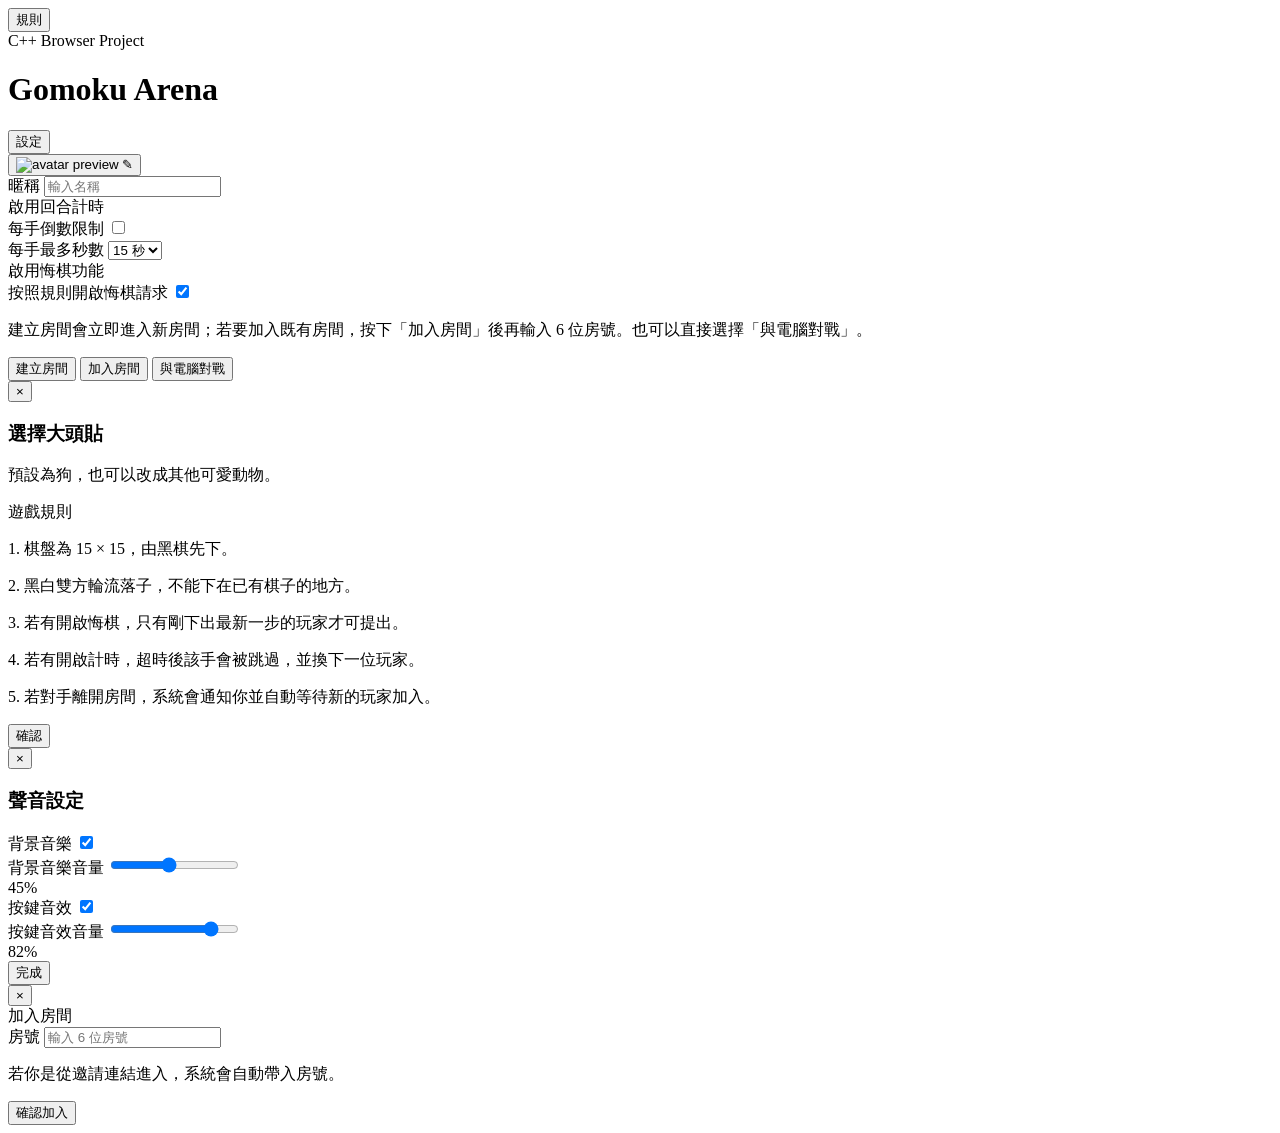
==== web/index.html @ cf6a1465 "fix: move project root to correct level" ====
<!DOCTYPE html>
<html lang="zh-Hant">
<head>
  <meta charset="UTF-8" />
  <meta name="viewport" content="width=device-width, initial-scale=1.0" />
  <title>Gomoku Arena V10</title>
  <link rel="stylesheet" href="/style.css" />
</head>
<body class="lobby-body">
  <div class="lobby-page">
    <header class="lobby-topbar">
      <button id="showLobbyRulesBtn" class="top-icon-btn" type="button">規則</button>
      <div class="brand-wrap">
        <div class="brand-pill">C++ Browser Project</div>
        <h1>Gomoku Arena</h1>
      </div>
      <button id="showSettingsBtn" class="top-icon-btn" type="button">設定</button>
    </header>

    <main class="lobby-main-card">
      <div class="profile-avatar-wrap">
        <button id="profileAvatarButton" class="profile-avatar-button" type="button" aria-label="選擇大頭貼">
          <span class="profile-avatar-circle">
            <img id="profileAvatarPreview" src="/assets/avatars/dog.png" alt="avatar preview" />
          </span>
          <span class="avatar-edit-fab">✎</span>
        </button>
      </div>

      <section class="profile-card">
        <div class="form-group">
          <label for="playerName">暱稱</label>
          <input id="playerName" type="text" placeholder="輸入名稱" maxlength="20" />
        </div>

        <div class="form-grid-two">
          <div class="form-group">
            <label>啟用回合計時</label>
            <div class="toggle-panel">
              <span>每手倒數限制</span>
              <label class="switch">
                <input id="timerToggle" type="checkbox" />
                <span class="slider"></span>
              </label>
            </div>
          </div>

          <div class="form-group" id="timerOptionsBlock">
            <label for="turnSeconds">每手最多秒數</label>
            <select id="turnSeconds">
              <option value="10">10 秒</option>
              <option value="15" selected>15 秒</option>
              <option value="20">20 秒</option>
              <option value="30">30 秒</option>
            </select>
          </div>
        </div>

        <div class="form-group">
          <label>啟用悔棋功能</label>
          <div class="toggle-panel">
            <span>按照規則開啟悔棋請求</span>
            <label class="switch">
              <input id="undoToggle" type="checkbox" checked />
              <span class="slider"></span>
            </label>
          </div>
        </div>

        <p class="hint center-hint">建立房間會立即進入新房間；若要加入既有房間，按下「加入房間」後再輸入 6 位房號。也可以直接選擇「與電腦對戰」。</p>
      </section>

      <section class="lobby-actions">
        <button id="createBtn" class="cta-btn play-btn" type="button">建立房間</button>
        <button id="joinBtn" class="cta-btn join-btn" type="button">加入房間</button>
        <button id="aiBtn" class="cta-btn ai-btn" type="button">與電腦對戰</button>
      </section>
    </main>
  </div>

  <div id="avatarOverlay" class="modal-overlay hidden">
    <div class="avatar-modal-card">
      <button id="avatarModalCloseBtn" class="modal-close" type="button">×</button>
      <h3>選擇大頭貼</h3>
      <p class="hint">預設為狗，也可以改成其他可愛動物。</p>
      <div id="avatarModalGrid" class="avatar-grid avatar-grid-modal"></div>
    </div>
  </div>

  <div id="lobbyRulesOverlay" class="modal-overlay hidden">
    <div class="rules-modal-card">
      <div class="rules-ribbon">遊戲規則</div>
      <div class="rules-content">
        <p>1. 棋盤為 15 × 15，由黑棋先下。</p>
        <p>2. 黑白雙方輪流落子，不能下在已有棋子的地方。</p>
        <p>3. 若有開啟悔棋，只有剛下出最新一步的玩家才可提出。</p>
        <p>4. 若有開啟計時，超時後該手會被跳過，並換下一位玩家。</p>
        <p>5. 若對手離開房間，系統會通知你並自動等待新的玩家加入。</p>
      </div>
      <button id="closeLobbyRulesBtn" class="cta-btn play-btn small-cta" type="button">確認</button>
    </div>
  </div>

  

  
  <div id="settingsOverlay" class="modal-overlay hidden">
    <div class="modal-card settings-modal-card">
      <button id="settingsModalCloseBtn" class="modal-close" type="button">×</button>
      <h3>聲音設定</h3>

      <div class="settings-group">
        <div class="settings-row">
          <span>背景音樂</span>
          <label class="switch sound-switch" for="bgmToggle">
            <input id="bgmToggle" type="checkbox" checked />
            <span class="slider"></span>
          </label>
        </div>
        <label for="bgmVolume" class="settings-slider-label">背景音樂音量</label>
        <input id="bgmVolume" class="range-slider" type="range" min="0" max="100" value="45" />
        <div id="bgmVolumeValue" class="volume-value">45%</div>
      </div>

      <div class="settings-group">
        <div class="settings-row">
          <span>按鍵音效</span>
          <label class="switch sound-switch" for="sfxToggle">
            <input id="sfxToggle" type="checkbox" checked />
            <span class="slider"></span>
          </label>
        </div>
        <label for="sfxVolume" class="settings-slider-label">按鍵音效音量</label>
        <input id="sfxVolume" class="range-slider" type="range" min="0" max="100" value="82" />
        <div id="sfxVolumeValue" class="volume-value">82%</div>
      </div>

      <div class="modal-actions">
        <button id="closeSettingsBtn" class="primary-btn" type="button">完成</button>
      </div>
    </div>
  </div>


  <div id="joinRoomOverlay" class="modal-overlay hidden">
    <div class="join-modal-card">
      <button id="joinModalCloseBtn" class="modal-close" type="button">×</button>
      <div class="rules-ribbon small-ribbon">加入房間</div>
      <div class="join-modal-body">
        <div class="form-group">
          <label for="joinRoomId">房號</label>
          <input id="joinRoomId" type="text" placeholder="輸入 6 位房號" maxlength="6" />
        </div>
        <p class="hint">若你是從邀請連結進入，系統會自動帶入房號。</p>
        <button id="confirmJoinBtn" class="cta-btn join-btn small-cta" type="button">確認加入</button>
      </div>
    </div>
  </div>

  <div id="toast" class="toast hidden"></div>

  <script src="/app.js"></script>
</body>
</html>
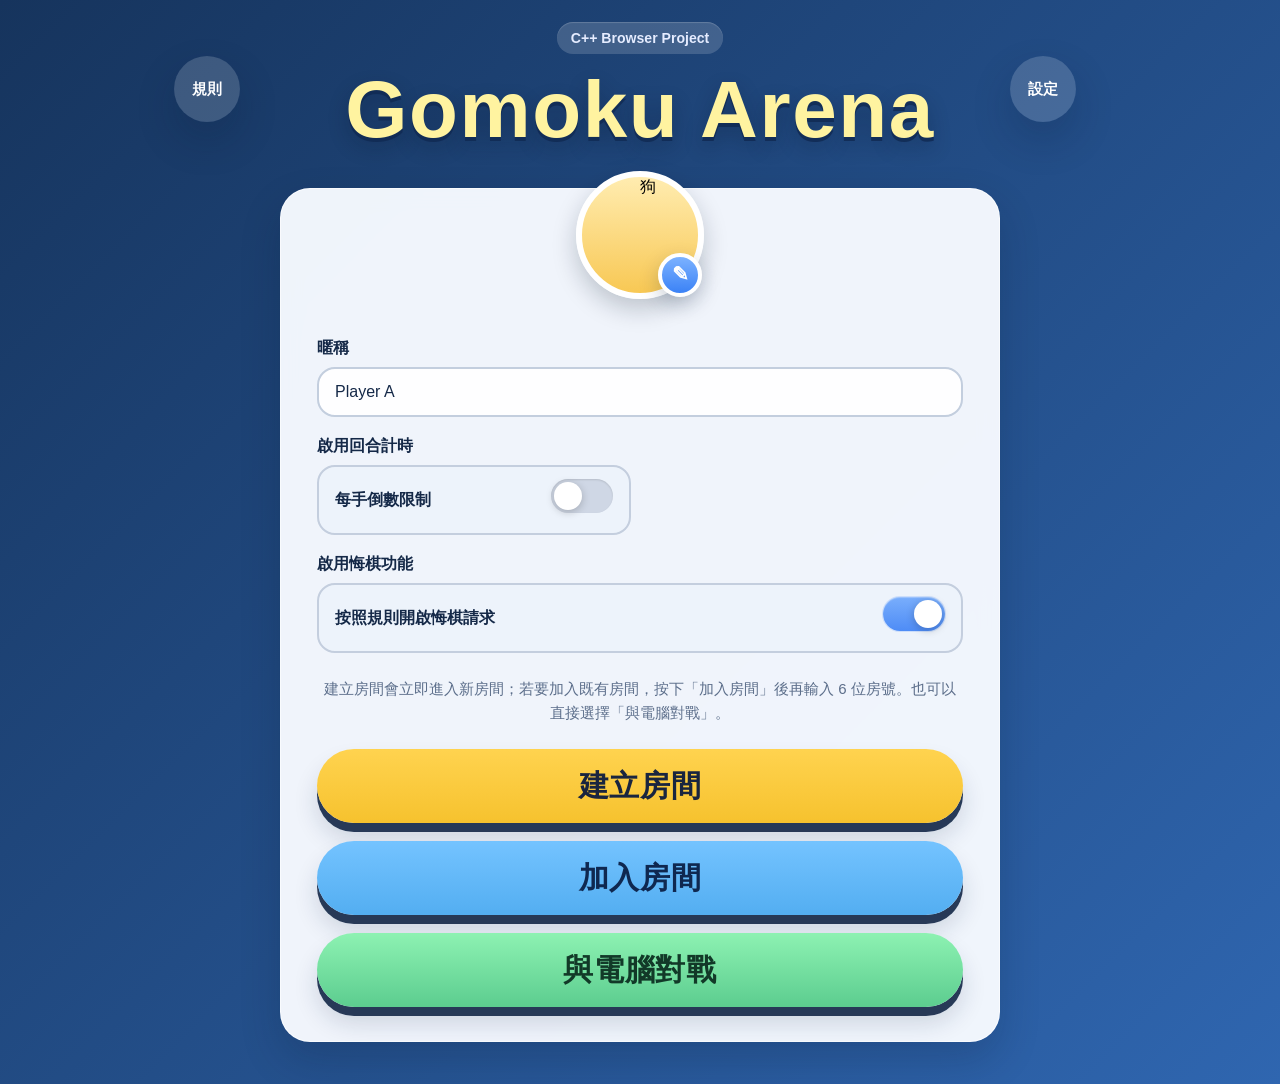
==== commit c1aff31b: "fix: path" ====
--- a/web/index.html
+++ b/web/index.html
@@ -4,7 +4,7 @@
   <meta charset="UTF-8" />
   <meta name="viewport" content="width=device-width, initial-scale=1.0" />
   <title>Gomoku Arena V10</title>
-  <link rel="stylesheet" href="/style.css" />
+  <link rel="stylesheet" href="./style.css" />
 </head>
 <body class="lobby-body">
   <div class="lobby-page">
@@ -21,7 +21,7 @@
       <div class="profile-avatar-wrap">
         <button id="profileAvatarButton" class="profile-avatar-button" type="button" aria-label="選擇大頭貼">
           <span class="profile-avatar-circle">
-            <img id="profileAvatarPreview" src="/assets/avatars/dog.png" alt="avatar preview" />
+            <img id="profileAvatarPreview" src="./assets/avatars/dog.png" alt="avatar preview" />
           </span>
           <span class="avatar-edit-fab">✎</span>
         </button>
@@ -159,6 +159,6 @@
 
   <div id="toast" class="toast hidden"></div>
 
-  <script src="/app.js"></script>
+  <script src="./app.js"></script>
 </body>
 </html>
--- a/web/style.css
+++ b/web/style.css
@@ -0,0 +1,1081 @@
+:root {
+  --bg-left: #16345d;
+  --bg-right: #2f66b0;
+  --bg-pattern: rgba(255, 255, 255, 0.05);
+  --card-white: rgba(247, 250, 255, 0.97);
+  --panel-bg: #d7deea;
+  --panel-soft: #edf3fb;
+  --panel-border: #b9c6da;
+  --text-main: #152948;
+  --text-sub: #5d6f8b;
+  --blue: #3b82f6;
+  --blue-dark: #2563eb;
+  --blue-soft: #5ea2ff;
+  --yellow: #f5c547;
+  --yellow-deep: #da9f10;
+  --danger: #ef5350;
+  --success: #4caf50;
+  --wood: #d7a257;
+  --wood-line: rgba(92, 61, 22, 0.55);
+  --shadow: 0 18px 40px rgba(9, 23, 48, 0.20);
+  --shadow-soft: 0 14px 28px rgba(13, 25, 46, 0.16);
+  --glow-blue: 0 0 0 4px rgba(59, 130, 246, 0.14);
+  --modal-overlay: rgba(3, 11, 23, 0.52);
+}
+
+* {
+  box-sizing: border-box;
+}
+
+html,
+body {
+  margin: 0;
+  min-height: 100%;
+}
+
+body {
+  font-family: "Segoe UI", "Noto Sans TC", sans-serif;
+  color: var(--text-main);
+}
+
+button,
+input,
+select {
+  font: inherit;
+}
+
+button {
+  border: none;
+  cursor: pointer;
+  transition: transform 0.16s ease, box-shadow 0.16s ease, background 0.16s ease, opacity 0.16s ease;
+}
+
+button:hover:not(:disabled) {
+  transform: translateY(-2px);
+}
+
+button:disabled {
+  opacity: 0.56;
+  cursor: not-allowed;
+}
+
+.hidden {
+  display: none !important;
+}
+
+.lobby-body,
+.room-body {
+  min-height: 100vh;
+  background: linear-gradient(135deg, var(--bg-left), var(--bg-right));
+  position: relative;
+}
+
+.lobby-body::before,
+.room-body::before {
+  display: none;
+}
+
+.lobby-page {
+  max-width: 980px;
+  min-height: 100vh;
+  margin: 0 auto;
+  padding: 22px 24px 42px;
+  display: flex;
+  flex-direction: column;
+  justify-content: center;
+  position: relative;
+  z-index: 1;
+}
+
+.lobby-topbar {
+  display: grid;
+  grid-template-columns: 96px 1fr 96px;
+  align-items: center;
+  margin-bottom: 32px;
+}
+
+.top-placeholder {
+  visibility: hidden;
+}
+
+.brand-wrap {
+  text-align: center;
+}
+
+.brand-pill {
+  display: inline-flex;
+  align-items: center;
+  justify-content: center;
+  padding: 8px 14px;
+  border-radius: 999px;
+  background: rgba(255, 255, 255, 0.16);
+  color: #e5ecff;
+  font-weight: 700;
+  font-size: 0.88rem;
+  box-shadow: inset 0 1px 1px rgba(255, 255, 255, 0.18);
+}
+
+.brand-wrap h1 {
+  margin: 10px 0 0;
+  font-size: clamp(3.2rem, 8vw, 5rem);
+  font-weight: 900;
+  letter-spacing: 0.02em;
+  color: #fff3a0;
+  text-shadow: 0 4px 0 rgba(17, 42, 84, 0.85), 0 9px 20px rgba(9, 23, 48, 0.30);
+}
+
+.top-icon-btn {
+  justify-self: start;
+  width: 66px;
+  height: 66px;
+  border-radius: 50%;
+  background: rgba(255, 255, 255, 0.16);
+  color: #ffffff;
+  font-size: 0.92rem;
+  font-weight: 800;
+  box-shadow: var(--shadow);
+  position: relative;
+  overflow: hidden;
+}
+
+.top-icon-btn:hover:not(:disabled) {
+  transform: translateY(-2px) scale(1.03);
+}
+
+.lobby-main-card {
+  width: min(720px, 100%);
+  margin: 0 auto;
+  background: var(--card-white);
+  border-radius: 30px;
+  box-shadow: var(--shadow);
+  padding: 148px 36px 34px;
+  position: relative;
+  border: 1px solid rgba(255, 255, 255, 0.65);
+  backdrop-filter: blur(10px);
+}
+
+.profile-avatar-wrap {
+  position: absolute;
+  left: 50%;
+  top: -18px;
+  transform: translateX(-50%);
+}
+
+.profile-avatar-button {
+  position: relative;
+  border: none;
+  background: transparent;
+  padding: 0;
+  cursor: pointer;
+}
+
+.profile-avatar-button:hover:not(:disabled) {
+  transform: translateY(-3px) scale(1.02);
+}
+
+.profile-avatar-circle,
+.avatar-circle {
+  display: inline-flex;
+  align-items: center;
+  justify-content: center;
+  width: 128px;
+  height: 128px;
+  border-radius: 50%;
+  background: linear-gradient(180deg, #ffecb0, #f8c854);
+  border: 6px solid #ffffff;
+  box-shadow: 0 10px 24px rgba(10, 23, 42, 0.22);
+  overflow: hidden;
+}
+
+.profile-avatar-circle img,
+.avatar-circle img {
+  width: 100%;
+  height: 100%;
+  object-fit: cover;
+}
+
+.avatar-edit-fab {
+  position: absolute;
+  right: 2px;
+  bottom: 2px;
+  width: 44px;
+  height: 44px;
+  border-radius: 50%;
+  background: linear-gradient(180deg, #7cb2ff, var(--blue));
+  border: 4px solid #ffffff;
+  color: #ffffff;
+  display: flex;
+  align-items: center;
+  justify-content: center;
+  box-shadow: 0 8px 20px rgba(14, 35, 69, 0.22);
+  font-size: 1.22rem;
+  font-weight: 900;
+  line-height: 1;
+}
+
+.profile-card {
+  display: flex;
+  flex-direction: column;
+  gap: 18px;
+}
+
+.form-grid-two {
+  display: grid;
+  grid-template-columns: 1fr 1fr;
+  gap: 18px;
+}
+
+.form-group label {
+  display: block;
+  margin-bottom: 8px;
+  font-weight: 800;
+  font-size: 1.02rem;
+}
+
+input[type="text"],
+select {
+  width: 100%;
+  border: 2px solid #c3cede;
+  background: rgba(255, 255, 255, 0.95);
+  color: var(--text-main);
+  border-radius: 18px;
+  padding: 14px 16px;
+  outline: none;
+  transition: border-color 0.16s ease, box-shadow 0.16s ease;
+}
+
+input[type="text"]:focus,
+select:focus {
+  border-color: var(--blue);
+  box-shadow: var(--glow-blue);
+}
+
+.toggle-panel {
+  display: flex;
+  align-items: center;
+  justify-content: space-between;
+  gap: 14px;
+  min-height: 58px;
+  padding: 12px 16px;
+  border-radius: 18px;
+  border: 2px solid #c4cede;
+  background: var(--panel-soft);
+  font-weight: 700;
+}
+
+.hint {
+  margin: 8px 0 0;
+  color: var(--text-sub);
+  font-size: 0.94rem;
+  line-height: 1.6;
+}
+
+.center-hint {
+  text-align: center;
+  margin-top: 6px;
+}
+
+.switch {
+  position: relative;
+  display: inline-block;
+  width: 62px;
+  min-width: 62px;
+  max-width: 62px;
+  height: 34px;
+  flex: 0 0 62px;
+  vertical-align: middle;
+}
+
+.switch input {
+  position: absolute;
+  opacity: 0;
+  width: 0;
+  height: 0;
+  pointer-events: none;
+}
+
+.slider {
+  position: absolute;
+  inset: 0;
+  display: block;
+  width: 62px;
+  height: 34px;
+  background: #cfd7e5;
+  border-radius: 999px;
+  transition: background 0.22s ease, box-shadow 0.22s ease;
+  box-shadow: inset 0 1px 2px rgba(0, 0, 0, 0.12);
+}
+
+.slider::before {
+  content: "";
+  position: absolute;
+  top: 3px;
+  left: 3px;
+  width: 28px;
+  height: 28px;
+  border-radius: 50%;
+  background: #ffffff;
+  transition: transform 0.22s ease;
+  box-shadow: 0 2px 8px rgba(0, 0, 0, 0.22);
+}
+
+.switch input:checked + .slider {
+  background: linear-gradient(180deg, #79aefc, #4e8cf6);
+  box-shadow:
+    inset 0 1px 1px rgba(255, 255, 255, 0.28),
+    0 0 0 1px rgba(59, 130, 246, 0.18);
+}
+
+.switch input:checked + .slider::before {
+  transform: translateX(28px);
+}
+
+.lobby-actions {
+  display: grid;
+  gap: 18px;
+  margin-top: 24px;
+}
+
+.cta-btn {
+  width: 100%;
+  min-height: 74px;
+  border-radius: 999px;
+  font-size: 1.9rem;
+  font-weight: 900;
+  letter-spacing: 0.02em;
+  box-shadow: 0 9px 0 rgba(20, 40, 72, 0.9), 0 16px 25px rgba(20, 40, 72, 0.16);
+  position: relative;
+  overflow: hidden;
+}
+
+.cta-btn:hover:not(:disabled) {
+  transform: translateY(-4px) scale(1.01);
+}
+
+.play-btn {
+  background: linear-gradient(180deg, #ffd34f, #f6c22e);
+  color: #19253f;
+}
+
+.join-btn {
+  background: linear-gradient(180deg, #74c3ff, #53aef1);
+  color: #0f2850;
+}
+
+.small-cta {
+  min-height: 62px;
+  font-size: 1.55rem;
+}
+
+.primary-btn {
+  border-radius: 18px;
+  padding: 13px 18px;
+  background: linear-gradient(180deg, #72a7ff, var(--blue));
+  color: #ffffff;
+  font-weight: 800;
+  box-shadow: 0 10px 20px rgba(35, 80, 188, 0.22);
+}
+
+.primary-btn:hover:not(:disabled) {
+  background: linear-gradient(180deg, #649dff, var(--blue-dark));
+}
+
+.secondary-btn {
+  border-radius: 18px;
+  padding: 13px 18px;
+  background: linear-gradient(180deg, #edf2ff, #d8e4ff);
+  color: var(--blue-dark);
+  font-weight: 800;
+  box-shadow: 0 8px 18px rgba(35, 80, 188, 0.16);
+}
+
+.ghost-btn {
+  border-radius: 18px;
+  padding: 13px 18px;
+  background: rgba(255, 255, 255, 0.84);
+  border: 1px solid #c3cede;
+  color: var(--text-main);
+  font-weight: 800;
+}
+
+.danger-btn {
+  border-radius: 18px;
+  padding: 13px 18px;
+  background: linear-gradient(180deg, #ff8080, var(--danger));
+  color: #ffffff;
+  font-weight: 800;
+  box-shadow: 0 8px 18px rgba(239, 83, 80, 0.20);
+}
+
+.room-shell {
+  max-width: 1560px;
+  margin: 0 auto;
+  padding: 22px;
+  display: grid;
+  grid-template-columns: minmax(760px, 1.45fr) minmax(320px, 0.68fr);
+  gap: 18px;
+  position: relative;
+  z-index: 1;
+}
+
+.panel,
+.info-card,
+.result-card {
+  background: var(--panel-bg);
+  border-radius: 24px;
+  border: 1px solid var(--panel-border);
+  box-shadow: var(--shadow-soft);
+}
+
+.board-section {
+  padding: 24px 24px 22px;
+}
+
+.room-header-row {
+  display: flex;
+  justify-content: space-between;
+  align-items: flex-start;
+  gap: 16px;
+}
+
+.room-header-row h1 {
+  margin: 0 0 6px;
+  font-size: 2rem;
+}
+
+.header-actions {
+  display: flex;
+  flex-wrap: wrap;
+  gap: 10px;
+  justify-content: flex-end;
+}
+
+.status-banner {
+  margin: 16px 0 14px;
+  padding: 14px 18px;
+  border-radius: 18px;
+  background: rgba(120, 203, 138, 0.20);
+  color: #166534;
+  font-weight: 800;
+}
+
+.board-stage {
+  min-height: 760px;
+  display: flex;
+  align-items: center;
+  justify-content: center;
+}
+
+#boardCanvas {
+  display: block;
+  background: var(--wood);
+  border-radius: 22px;
+  box-shadow: inset 0 0 0 1px rgba(255, 255, 255, 0.10);
+}
+
+.board-actions {
+  display: flex;
+  flex-wrap: wrap;
+  gap: 14px;
+  margin-top: 16px;
+}
+
+.sidebar {
+  display: flex;
+  flex-direction: column;
+  gap: 16px;
+}
+
+.info-card,
+.result-card {
+  padding: 18px;
+}
+
+.info-card h3,
+.result-card h3 {
+  margin: 0 0 12px;
+  font-size: 1.7rem;
+}
+
+.result-player-row {
+  display: grid;
+  gap: 12px;
+}
+
+.result-player-box {
+  display: flex;
+  align-items: center;
+  gap: 12px;
+  background: var(--panel-soft);
+  border-radius: 16px;
+  padding: 12px 14px;
+}
+
+.avatar-circle.small {
+  width: 60px;
+  height: 60px;
+  border-width: 4px;
+}
+
+.label-text {
+  margin-bottom: 4px;
+  color: var(--text-sub);
+  font-size: 0.92rem;
+}
+
+.progress-track {
+  width: 100%;
+  height: 14px;
+  border-radius: 999px;
+  background: rgba(255, 255, 255, 0.72);
+  overflow: hidden;
+}
+
+.progress-bar {
+  width: 100%;
+  height: 100%;
+  border-radius: 999px;
+  background: linear-gradient(90deg, #7ab1ff, var(--blue));
+}
+
+.progress-bar.warn {
+  background: linear-gradient(90deg, #ffd05f, #ffb52e);
+}
+
+.progress-bar.danger {
+  background: linear-gradient(90deg, #ff8b7f, var(--danger));
+}
+
+.history-box {
+  max-height: 320px;
+  overflow-y: auto;
+  display: grid;
+  gap: 10px;
+  padding-right: 6px;
+}
+
+.history-item {
+  background: rgba(255, 255, 255, 0.76);
+  border: 1px solid #c5cfde;
+  border-radius: 14px;
+  padding: 12px 14px;
+  font-weight: 700;
+}
+
+.modal-overlay {
+  position: fixed;
+  inset: 0;
+  background: var(--modal-overlay);
+  display: flex;
+  align-items: center;
+  justify-content: center;
+  z-index: 30;
+  padding: 18px;
+}
+
+.modal-card,
+.avatar-modal-card,
+.rules-modal-card,
+.result-modal,
+.join-modal-card {
+  background: var(--card-white);
+  border-radius: 28px;
+  box-shadow: 0 22px 44px rgba(9, 23, 48, 0.30);
+  position: relative;
+  border: 1px solid rgba(255, 255, 255, 0.7);
+  backdrop-filter: blur(10px);
+}
+
+.modal-card {
+  width: min(460px, 100%);
+  padding: 24px;
+}
+
+.avatar-modal-card {
+  width: min(680px, 100%);
+  padding: 28px;
+}
+
+.rules-modal-card {
+  width: min(680px, 100%);
+  padding: 72px 28px 28px;
+}
+
+.rules-ribbon {
+  position: absolute;
+  left: 50%;
+  top: -18px;
+  transform: translateX(-50%);
+  min-width: 230px;
+  padding: 16px 28px;
+  border-radius: 18px;
+  text-align: center;
+  background: linear-gradient(180deg, #2f86ff, #1d64e8);
+  color: #ffe57d;
+  font-size: 1.8rem;
+  font-weight: 900;
+  box-shadow: 0 10px 0 rgba(15, 37, 77, 0.9);
+}
+
+.small-ribbon {
+  width: 72%;
+  font-size: 1.7rem;
+}
+
+.rules-content {
+  max-height: 52vh;
+  overflow-y: auto;
+  padding: 22px 24px;
+  background: rgba(255, 255, 255, 0.78);
+  border: 1px solid #c7d1df;
+  border-radius: 22px;
+  color: var(--text-main);
+  line-height: 1.8;
+  font-size: 1.02rem;
+}
+
+.room-rules .rules-content {
+  max-height: 44vh;
+}
+
+.room-rules .rules-content p {
+  margin: 0 0 14px;
+}
+
+.modal-close {
+  position: absolute;
+  top: 14px;
+  right: 16px;
+  width: 42px;
+  height: 42px;
+  border-radius: 50%;
+  background: rgba(255, 255, 255, 0.90);
+  border: 1px solid #c5cede;
+  color: var(--text-main);
+  display: flex;
+  align-items: center;
+  justify-content: center;
+  padding: 0;
+  font-size: 1.4rem;
+  font-weight: 900;
+  line-height: 1;
+  box-shadow: 0 6px 14px rgba(9, 23, 48, 0.10);
+}
+
+.modal-actions,
+.result-actions {
+  display: flex;
+  justify-content: center;
+  gap: 12px;
+  margin-top: 18px;
+  flex-wrap: wrap;
+}
+
+.avatar-grid {
+  display: grid;
+  grid-template-columns: repeat(5, minmax(0, 1fr));
+  gap: 14px;
+  margin-top: 18px;
+}
+
+.avatar-option {
+  border-radius: 20px;
+  padding: 8px;
+  background: var(--panel-soft);
+  border: 2px solid transparent;
+}
+
+.avatar-option.selected {
+  border-color: var(--blue);
+  box-shadow: var(--glow-blue);
+}
+
+.avatar-option img {
+  width: 100%;
+  display: block;
+  border-radius: 16px;
+}
+
+.join-modal-card {
+  width: min(430px, 92vw);
+  padding: 56px 26px 28px;
+}
+
+.join-modal-body {
+  display: grid;
+  gap: 14px;
+}
+
+.result-modal {
+  width: min(820px, 100%);
+  padding: 28px 28px 22px;
+}
+
+.result-top {
+  display: grid;
+  grid-template-columns: 1fr auto 1fr;
+  align-items: end;
+  gap: 16px;
+}
+
+.result-portrait {
+  display: flex;
+  flex-direction: column;
+  align-items: center;
+  gap: 10px;
+}
+
+.result-portrait .avatar-circle {
+  width: 134px;
+  height: 134px;
+}
+
+.crown {
+  margin-bottom: -12px;
+  font-size: 2.4rem;
+}
+
+.result-name {
+  font-size: 1.45rem;
+  font-weight: 900;
+}
+
+.result-message-wrap {
+  align-self: center;
+}
+
+.result-main-text {
+  white-space: nowrap;
+  color: var(--blue-dark);
+  font-size: 3.4rem;
+  font-weight: 900;
+}
+
+.toast {
+  position: fixed;
+  left: 50%;
+  bottom: 24px;
+  transform: translateX(-50%);
+  z-index: 40;
+  background: rgba(11, 21, 37, 0.92);
+  color: #ffffff;
+  padding: 12px 20px;
+  border-radius: 999px;
+  box-shadow: 0 14px 24px rgba(8, 18, 35, 0.24);
+}
+
+.settings-modal-card {
+  width: min(500px, 100%);
+  padding: 28px 24px 24px;
+}
+
+.settings-modal-card h3 {
+  margin: 0 0 12px;
+  font-size: 1.8rem;
+}
+
+.settings-subtitle {
+  margin: 0;
+  color: var(--text-sub);
+  line-height: 1.7;
+}
+
+.settings-group {
+  margin-top: 18px;
+  padding: 16px 16px 14px;
+  background: var(--panel-soft);
+  border: 1px solid #d1d9e7;
+  border-radius: 20px;
+}
+
+.settings-row {
+  display: flex;
+  align-items: center;
+  justify-content: space-between;
+  gap: 18px;
+  font-weight: 800;
+}
+
+.settings-note {
+  margin-top: 8px;
+  color: var(--text-sub);
+  font-size: 0.92rem;
+}
+
+.settings-slider-block {
+  margin-top: 14px;
+}
+
+.slider-label-row {
+  display: flex;
+  justify-content: space-between;
+  align-items: center;
+  gap: 12px;
+  font-weight: 700;
+  color: var(--text-main);
+}
+
+.volume-value {
+  color: var(--blue-dark);
+  font-weight: 900;
+  min-width: 48px;
+  text-align: right;
+}
+
+.range-slider {
+  width: 100%;
+  margin-top: 10px;
+  accent-color: var(--blue);
+}
+
+.range-slider:hover {
+  cursor: pointer;
+}
+
+.settings-divider {
+  height: 1px;
+  margin: 18px 0 4px;
+  background: linear-gradient(90deg, transparent, rgba(93, 111, 139, 0.28), transparent);
+}
+
+.settings-footer-note {
+  margin-top: 14px;
+  text-align: center;
+  color: var(--text-sub);
+  font-size: 0.92rem;
+}
+
+@media (max-width: 1100px) {
+  .room-shell {
+    display: flex;
+    flex-direction: column;
+  }
+
+  .board-stage {
+    min-height: auto;
+  }
+
+  #boardCanvas {
+    width: min(92vw, 720px);
+    height: auto;
+  }
+
+  .result-top,
+  .form-grid-two {
+    grid-template-columns: 1fr;
+  }
+
+  .lobby-topbar {
+    grid-template-columns: 80px 1fr 80px;
+  }
+
+  .brand-wrap h1 {
+    font-size: 2.8rem;
+  }
+
+  .result-main-text {
+    font-size: 2.5rem;
+  }
+}
+
+@media (max-width: 900px) {
+  .lobby-page {
+    justify-content: flex-start;
+    padding: 20px 14px 28px;
+  }
+
+  .lobby-topbar {
+    grid-template-columns: 72px 1fr 72px;
+    margin-bottom: 22px;
+  }
+
+  .top-icon-btn {
+    width: 58px;
+    height: 58px;
+    font-size: 0.88rem;
+  }
+
+  .lobby-main-card {
+    padding: 136px 20px 24px;
+    border-radius: 24px;
+  }
+
+  .profile-avatar-circle {
+    width: 112px;
+    height: 112px;
+  }
+
+  .avatar-edit-fab {
+    width: 42px;
+    height: 42px;
+    font-size: 1.15rem;
+  }
+
+  .form-grid-two {
+    gap: 12px;
+  }
+
+  .room-shell {
+    padding: 14px;
+  }
+
+  .board-section {
+    padding: 16px;
+  }
+
+  .room-header-row {
+    flex-direction: column;
+    align-items: stretch;
+  }
+
+  .header-actions {
+    justify-content: flex-start;
+  }
+
+  .board-actions {
+    display: grid;
+    grid-template-columns: 1fr 1fr;
+  }
+
+  .board-actions button:last-child {
+    grid-column: 1 / -1;
+  }
+
+  .result-top {
+    text-align: center;
+  }
+}
+
+@media (max-width: 560px) {
+  .brand-pill {
+    font-size: 0.76rem;
+    padding: 7px 12px;
+  }
+
+  .lobby-main-card {
+    padding: 128px 16px 20px;
+  }
+
+  .profile-avatar-circle {
+    width: 102px;
+    height: 102px;
+    border-width: 5px;
+  }
+
+  .avatar-edit-fab {
+    right: 2px;
+    bottom: 2px;
+    width: 38px;
+    height: 38px;
+    border-width: 3px;
+  }
+
+  .toggle-panel {
+    font-size: 0.95rem;
+  }
+
+  .cta-btn {
+    min-height: 60px;
+    font-size: 1.38rem;
+    box-shadow: 0 7px 0 rgba(20, 40, 72, 0.9), 0 14px 22px rgba(20, 40, 72, 0.16);
+  }
+
+  .small-cta {
+    min-height: 58px;
+    font-size: 1.35rem;
+  }
+
+  .join-modal-card {
+    padding: 48px 18px 22px;
+    border-radius: 22px;
+  }
+
+  .small-ribbon {
+    width: 84%;
+    font-size: 1.4rem;
+  }
+
+  .info-card,
+  .result-card,
+  .panel {
+    border-radius: 20px;
+  }
+
+  .history-box {
+    max-height: 250px;
+  }
+
+  .settings-row {
+    align-items: center;
+  }
+
+  .settings-modal-card {
+    padding: 24px 18px 20px;
+  }
+
+  .result-main-text {
+    font-size: 2rem;
+  }
+}
+
+
+.toggle-panel {
+  display: flex;
+  align-items: center;
+  justify-content: space-between;
+  gap: 14px;
+}
+
+.toggle-panel .switch {
+  margin-left: auto;
+}
+
+.settings-modal-card .modal-actions {
+  margin-top: 18px;
+}
+
+.settings-slider-label {
+  display: block;
+  margin-top: 12px;
+  margin-bottom: 8px;
+  font-weight: 700;
+  color: var(--text-sub);
+}
+
+.sound-switch {
+  margin-left: auto;
+}
+
+.modal-overlay.hidden {
+  display: none !important;
+}
+
+
+.ai-btn {
+  background: linear-gradient(180deg, #8df2b2, #5ccd8f);
+  color: #123928;
+}
+
+.room-mode-text {
+  margin: 6px 0 0;
+  color: var(--text-sub);
+  font-weight: 700;
+}
+
+.ai-badge {
+  color: #4b87f6;
+  font-size: 0.9em;
+  font-weight: 900;
+}
+
+.toggle-panel .switch input:checked + .slider,
+.form-group .switch input:checked + .slider,
+.sound-switch input:checked + .slider {
+  background: linear-gradient(180deg, #79aefc, #4e8cf6) !important;
+}
+
+.toggle-panel .switch input:checked + .slider::before,
+.form-group .switch input:checked + .slider::before,
+.sound-switch input:checked + .slider::before {
+  transform: translateX(28px) !important;
+}
